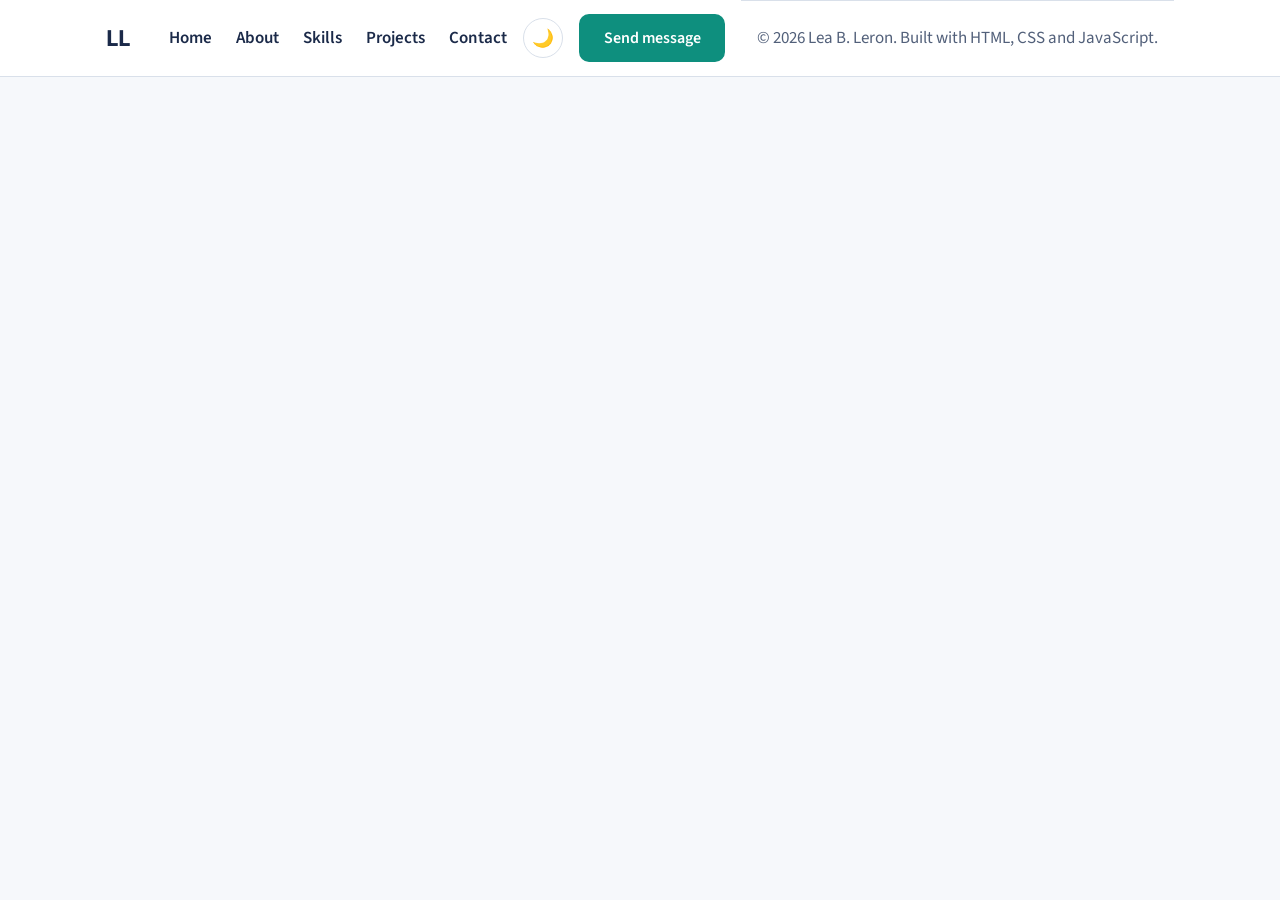
==== index.html @ 959695c6 "Update index.html" ====
<!DOCTYPE html>
<html lang="en">
<head>
  <meta charset="UTF-8">
  <meta name="viewport" content="width=device-width, initial-scale=1">
  <title>Your Name | Portfolio</title>
  <meta name="description" content="Personal portfolio of Your Name, IT student.">

  <link rel="preconnect" href="https://fonts.googleapis.com">
  <link rel="preconnect" href="https://fonts.gstatic.com" crossorigin>
  <link href="https://fonts.googleapis.com/css2?family=Bricolage+Grotesque:wght@600;700&family=Source+Sans+3:wght@400;600&display=swap" rel="stylesheet">
  <link rel="stylesheet" href="style.css">
</head>
<body>

  <!-- NAVIGATION -->
  <header class="site-header">
    <nav class="navbar" aria-label="Main navigation">
      <a href="#home" class="brand">LL</a>
      <ul class="nav-links">
        <li><a href="#home">Home</a></li>
        <li><a href="#about">About</a></li>
        <li><a href="#skills">Skills</a></li>
        <li><a href="#projects">Projects</a></li>
        <li><a href="#contact">Contact</a></li>
      </ul>
      <button id="theme-toggle" class="theme-toggle" type="button" aria-label="Switch to dark theme>🌙</button>
    </nav>
  </header>

  <main>
    <!-- HOME -->
    <section id="home" class="section hero">
      <div class="hero-text">
        <h1>Lea B. Leron</h1>
        <p class="tagline" id="tagline" data-text="Aspiring web developer who turns ideas into working websites.">Aspiring web developer who turns ideas into working websites.</p>
        <p class="intro">I am a second-year IT student who enjoys building clean, useful web pages</p>
        <div class="cta-group">
          <a href="#projects" class="btn btn-primary">View my projects</a>
          <a href="#contact" class="btn btn-outline">Contact me</a>
        </div>
      </div>
      <img src="mypic.png" alt="Lea B. Leron" class="profile-photo" width="260" height="260" onerror="this.style.display='none'">
    </section>

    <!-- ABOUT -->
    <section id="about" class="section">
      <h2>About</h2>
      <div class="about-grid">
        <article class="card">
          <h3>Biography</h3>
          <p>Write 3 to 4 sentences about who you are, where you are from (city or country only), and what got you into technology.</p>
        </article>
        <article class="card">
          <h3>Education</h3>
          <p>Your School Name<br>BS Information Technology<br>Expected graduation: 2028</p>
        </article>
        <article class="card">
          <h3>Career goals</h3>
          <p>Become a full-stack developer who builds software that helps people in everyday life.</p>
        </article>
        <article class="card">
          <h3>Interests</h3>
          <p>Web design, Programming and learning new programming languages.</p>
        </article>
      </div>
    </section>

    <!-- SKILLS -->
    <section id="skills" class="section">
      <h2>Skills</h2>
      <div class="skills-grid">
        <article class="card">
          <h3>Programming languages</h3>
          <ul class="tag-list">
            <li>HTML</li><li>CSS</li><li>JavaScript</li>
          </ul>
        </article>
        <article class="card">
          <h3>Tools and technologies</h3>
          <ul class="tag-list">
            <li>Git</li><li>GitHub</li><li>VS Code</li><li>REST APIs</li><li>JSON</li>
          </ul>
        </article>
        <article class="card">
          <h3>Soft skills</h3>
          <ul class="tag-list">
            <li>Teamwork</li><li>Communication</li><li>Time management</li><li>Problem solving</li>
          </ul>
        </article>
      </div>
    </section>

    <!-- PROJECTS -->
    <section id="projects" class="section">
      <h2>Projects</h2>
      <div id="project-grid" class="project-grid" aria-live="polite">
        <p class="status-message">Loading projects…</p>
      </div>

      <h3 class="subheading">Latest GitHub repositories</h3>
      <ul id="repo-list" class="repo-list" aria-live="polite">
        <li class="status-message">Loading repositories…</li>
      </ul>
    </section>

    <!-- CONTACT -->
    <section id="contact" class="section">
      <h2>Contact</h2>
      <div class="contact-layout">
        <div class="contact-info card">
          <h3>Let's connect</h3>
          <ul class="contact-links">
            <li>Email: <a href="mailto:you@example.com">you@example.com</a></li>
            <li>GitHub: <a href="https://github.com/yourusername" target="_blank" rel="noopener">github.com/yourusername</a></li>
            <li>LinkedIn: <a href="https://www.linkedin.com/in/yourprofile" target="_blank" rel="noopener">linkedin.com/in/yourprofile</a></li>
          </ul>
        </div>

        <form id="contact-form" class="contact-form card" novalidate>
          <div class="field">
            <label for="name">Name</label>
            <input type="text" id="name" name="name" autocomplete="name">
            <span class="error" id="name-error"></span>
          </div>
          <div class="field">
            <label for="email">Email</label>
            <input type="email" id="email" name="email" autocomplete="email">
            <span class="error" id="email-error"></span>
          </div>
          <div class="field">
            <label for="message">Message</label>
            <textarea id="message" name="message" rows="5"></textarea>
            <span class="error" id="message-error"></span>
          </div>
          <button type="submit" class="btn btn-primary">Send message</button>
          <p id="form-success" class="form-success" role="status" hidden>Thank you! Your message has been received.</p>
        </form>
      </div>
    </section>
  </main>

  <footer class="site-footer">
    <p>&copy; 2026 Lea B. Leron. Built with HTML, CSS and JavaScript.</p>
  </footer>

  <script src="script.js"></script>
</body>
</html>
---- style.css ----
/* ===== THEME: 3 core colors defined once ===== */
:root {
  --color-text: #1b2a49;      /* 1. ink navy */
  --color-bg: #f6f8fb;        /* 2. soft paper */
  --color-accent: #0e8f7e;    /* 3. teal */

  --color-surface: #ffffff;
  --color-border: #d9e0ea;
  --color-muted: #52607a;
  --color-on-accent: #ffffff;

  --font-heading: "Bricolage Grotesque", "Segoe UI", Arial, sans-serif;
  --font-body: "Source Sans 3", "Segoe UI", Arial, sans-serif;

  --space-1: 0.5rem;
  --space-2: 1rem;
  --space-3: 1.5rem;
  --space-4: 3rem;
  --radius: 10px;
  --nav-height: 64px;
}

:root[data-theme="dark"] {
  --color-text: #e8edf5;
  --color-bg: #0f1626;
  --color-accent: #3cc8b4;
  --color-surface: #18223a;
  --color-border: #2a3756;
  --color-muted: #a3b0c8;
  --color-on-accent: #0f1626;
}

/* ===== BASE ===== */
*, *::before, *::after { box-sizing: border-box; }

html {
  scroll-behavior: smooth;
  scroll-padding-top: var(--nav-height);
}

body {
  margin: 0;
  font-family: var(--font-body);
  font-size: 1.0625rem;
  line-height: 1.6;
  color: var(--color-text);
  background: var(--color-bg);
}

h1, h2, h3 {
  font-family: var(--font-heading);
  line-height: 1.2;
  margin: 0 0 var(--space-2);
}
h1 { font-size: clamp(2.2rem, 6vw, 3.5rem); }
h2 { font-size: clamp(1.7rem, 4vw, 2.2rem); margin-bottom: var(--space-3); }
h3 { font-size: 1.2rem; }

p { margin: 0 0 var(--space-2); max-width: 65ch; }
a { color: var(--color-accent); }
img { max-width: 100%; height: auto; }

:focus-visible {
  outline: 3px solid var(--color-accent);
  outline-offset: 3px;
}

/* ===== NAVIGATION (Flexbox, sticky) ===== */
.site-header {
  position: sticky;
  top: 0;
  z-index: 100;
  background: var(--color-surface);
  border-bottom: 1px solid var(--color-border);
}

.navbar {
  display: flex;
  align-items: center;
  justify-content: space-between;
  gap: var(--space-2);
  max-width: 1100px;
  min-height: var(--nav-height);
  margin: 0 auto;
  padding: 0 var(--space-2);
}

.brand {
  font-family: var(--font-heading);
  font-weight: 700;
  font-size: 1.5rem;
  color: var(--color-text);
  text-decoration: none;
}

.nav-links {
  display: flex;
  gap: var(--space-3);
  margin: 0 0 0 auto;
  padding: 0;
  list-style: none;
}

.nav-links a {
  color: var(--color-text);
  text-decoration: none;
  font-weight: 600;
  padding: 0.35rem 0;
  border-bottom: 3px solid transparent;
  transition: color 0.2s, border-color 0.2s;
}
.nav-links a:hover {
  color: var(--color-accent);
  border-bottom-color: var(--color-accent);
}

.theme-toggle {
  border: 1px solid var(--color-border);
  background: transparent;
  border-radius: 50%;
  width: 40px;
  height: 40px;
  font-size: 1.1rem;
  cursor: pointer;
}
.theme-toggle:hover { border-color: var(--color-accent); }

/* ===== SECTIONS ===== */
.section {
  max-width: 1100px;
  margin: 0 auto;
  padding: var(--space-4) var(--space-2);
}

/* ===== HOME (Flexbox) ===== */
.hero {
  display: flex;
  align-items: center;
  justify-content: space-between;
  gap: var(--space-4);
  min-height: calc(100vh - var(--nav-height));
}

.tagline {
  font-family: var(--font-heading);
  font-size: 1.35rem;
  color: var(--color-accent);
  min-height: 2.8em;
}

.profile-photo {
  width: 260px;
  height: 260px;
  object-fit: cover;
  border-radius: 50%;
  border: 6px solid var(--color-accent);
}

.cta-group {
  display: flex;
  flex-wrap: wrap;
  gap: var(--space-2);
  margin-top: var(--space-3);
}

.btn {
  display: inline-block;
  padding: 0.7rem 1.4rem;
  border-radius: var(--radius);
  border: 2px solid var(--color-accent);
  font: 600 1rem var(--font-body);
  text-decoration: none;
  cursor: pointer;
  transition: background 0.2s, color 0.2s;
}
.btn-primary { background: var(--color-accent); color: var(--color-on-accent); }
.btn-primary:hover { background: transparent; color: var(--color-accent); }
.btn-outline { background: transparent; color: var(--color-accent); }
.btn-outline:hover { background: var(--color-accent); color: var(--color-on-accent); }

/* ===== CARDS ===== */
.card {
  background: var(--color-surface);
  border: 1px solid var(--color-border);
  border-radius: var(--radius);
  padding: var(--space-3);
}

/* ===== GRIDS: 1 column (phone) by default ===== */
.about-grid,
.skills-grid,
.project-grid {
  display: grid;
  grid-template-columns: 1fr;
  gap: var(--space-3);
}

.tag-list {
  display: flex;
  flex-wrap: wrap;
  gap: var(--space-1);
  margin: 0;
  padding: 0;
  list-style: none;
}
.tag-list li {
  padding: 0.2rem 0.8rem;
  border: 1px solid var(--color-accent);
  border-radius: 999px;
  font-size: 0.95rem;
}

/* ===== PROJECTS ===== */
.project-card { display: flex; flex-direction: column; gap: var(--space-1); }
.project-card img {
  width: 100%;
  aspect-ratio: 16 / 9;
  object-fit: cover;
  border-radius: var(--radius);
  border: 1px solid var(--color-border);
}
.project-card h3 { margin-bottom: 0; }
.project-card .role { color: var(--color-muted); font-size: 0.95rem; margin: 0; }
.project-card .tag-list { margin-bottom: var(--space-1); }
.project-card .project-link { margin-top: auto; font-weight: 600; }

.subheading { margin-top: var(--space-4); }

.repo-list {
  display: grid;
  gap: var(--space-1);
  margin: 0;
  padding: 0;
  list-style: none;
}
.repo-list li {
  display: flex;
  justify-content: space-between;
  gap: var(--space-2);
  padding: 0.8rem var(--space-2);
  background: var(--color-surface);
  border: 1px solid var(--color-border);
  border-left: 4px solid var(--color-accent);
  border-radius: var(--radius);
}
.repo-language { color: var(--color-muted); font-size: 0.95rem; }

.status-message { color: var(--color-muted); font-style: italic; }
.status-message.error-text { color: #c0392b; font-style: normal; }

/* ===== CONTACT ===== */
.contact-layout {
  display: grid;
  grid-template-columns: 1fr;
  gap: var(--space-3);
}
.contact-links { margin: 0; padding: 0; list-style: none; }
.contact-links li { margin-bottom: var(--space-1); overflow-wrap: anywhere; }

.field { margin-bottom: var(--space-2); }
.field label { display: block; font-weight: 600; margin-bottom: 0.3rem; }
.field input,
.field textarea {
  width: 100%;
  padding: 0.7rem;
  font: inherit;
  color: var(--color-text);
  background: var(--color-bg);
  border: 1px solid var(--color-border);
  border-radius: var(--radius);
}
.field input:focus,
.field textarea:focus { border-color: var(--color-accent); }
.field.invalid input,
.field.invalid textarea { border-color: #c0392b; }
.error { display: block; min-height: 1.2em; font-size: 0.9rem; color: #c0392b; }
.form-success { margin: var(--space-2) 0 0; font-weight: 600; color: var(--color-accent); }

/* ===== FOOTER ===== */
.site-footer {
  text-align: center;
  padding: var(--space-3) var(--space-2);
  border-top: 1px solid var(--color-border);
  color: var(--color-muted);
}
.site-footer p { margin: 0 auto; }

/* ===== RESPONSIVE (media queries) ===== */

/* Tablet and up: 2 columns */
@media (min-width: 600px) {
  .about-grid,
  .project-grid { grid-template-columns: repeat(2, 1fr); }
}

/* Laptop and up: 3 columns */
@media (min-width: 1024px) {
  .project-grid,
  .skills-grid { grid-template-columns: repeat(3, 1fr); }
  .contact-layout { grid-template-columns: 1fr 1.4fr; }
}

/* Phone: stack the hero, tighten the navigation */
@media (max-width: 599px) {
  .hero {
    flex-direction: column-reverse;
    text-align: center;
    justify-content: center;
    min-height: auto;
  }
  .cta-group { justify-content: center; }
  .profile-photo { width: 180px; height: 180px; }
  .navbar { flex-wrap: wrap; padding: var(--space-1) var(--space-2); }
  .nav-links { order: 3; width: 100%; justify-content: space-between; gap: var(--space-1); }
  .nav-links a { font-size: 0.9rem; }
  .theme-toggle { margin-left: auto; }
  .brand { order: 1; }
  .theme-toggle { order: 2; }
  .repo-list li { flex-direction: column; gap: 0; }
  html { scroll-padding-top: 110px; }
}

@media (prefers-reduced-motion: reduce) {
  html { scroll-behavior: auto; }
  * { transition: none !important; }
}
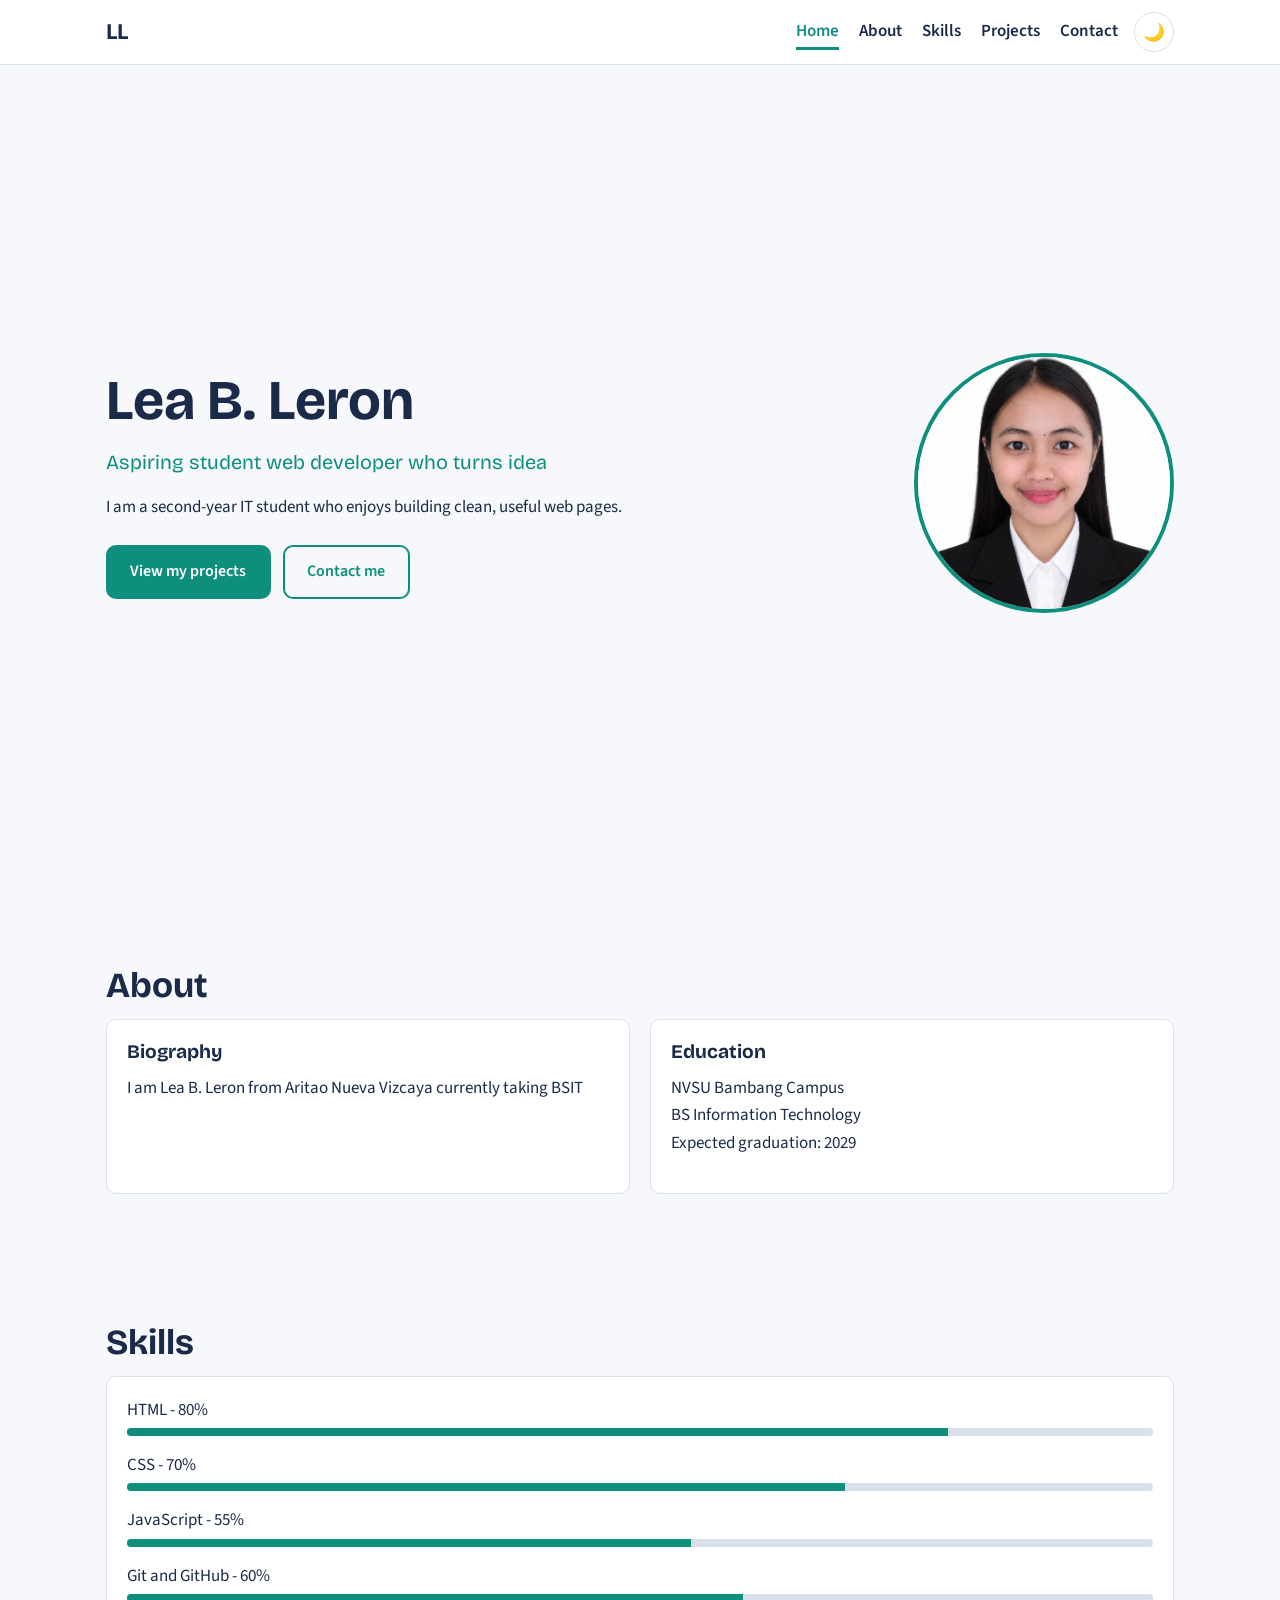
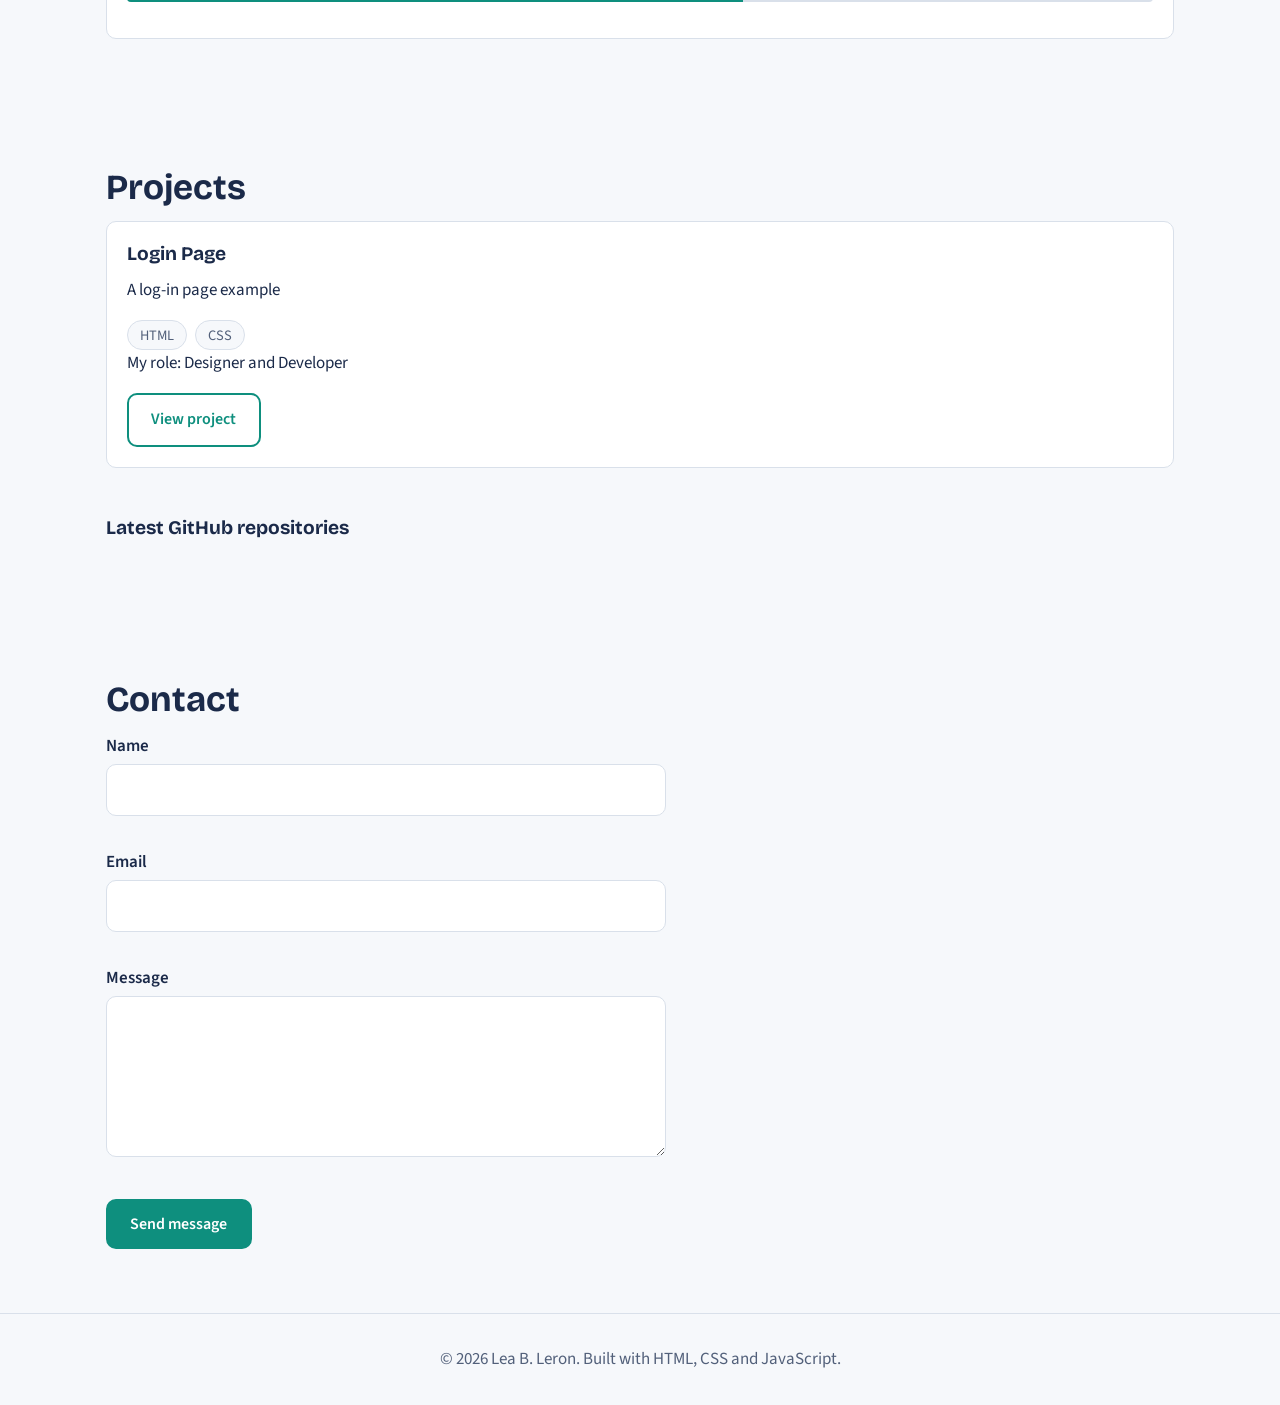
==== commit 6a7f5c2c: "Update portfolio" ====
--- a/index.html
+++ b/index.html
@@ -1,149 +1,101 @@
 <!DOCTYPE html>
 <html lang="en">
 <head>
-  <meta charset="UTF-8">
-  <meta name="viewport" content="width=device-width, initial-scale=1">
-  <title>Your Name | Portfolio</title>
-  <meta name="description" content="Personal portfolio of Your Name, IT student.">
-
-  <link rel="preconnect" href="https://fonts.googleapis.com">
-  <link rel="preconnect" href="https://fonts.gstatic.com" crossorigin>
-  <link href="https://fonts.googleapis.com/css2?family=Bricolage+Grotesque:wght@600;700&family=Source+Sans+3:wght@400;600&display=swap" rel="stylesheet">
-  <link rel="stylesheet" href="style.css">
+<meta charset="UTF-8">
+<meta name="viewport" content="width=device-width, initial-scale=1">
+<title>Lea B. Leron | Portfolio</title>
+<meta name="description" content="Personal portfolio of Lea B. Leron, IT student.">
+<link rel="preconnect" href="https://fonts.googleapis.com">
+<link rel="preconnect" href="https://fonts.gstatic.com" crossorigin>
+<link href="https://fonts.googleapis.com/css2?family=Bricolage+Grotesque:wght@600;700&family=Source+Sans+3:wght@400;600&display=swap" rel="stylesheet">
+<link rel="stylesheet" href="style.css">
 </head>
 <body>
 
-  <!-- NAVIGATION -->
-  <header class="site-header">
-    <nav class="navbar" aria-label="Main navigation">
-      <a href="#home" class="brand">LL</a>
-      <ul class="nav-links">
-        <li><a href="#home">Home</a></li>
-        <li><a href="#about">About</a></li>
-        <li><a href="#skills">Skills</a></li>
-        <li><a href="#projects">Projects</a></li>
-        <li><a href="#contact">Contact</a></li>
-      </ul>
-      <button id="theme-toggle" class="theme-toggle" type="button" aria-label="Switch to dark theme>🌙</button>
-    </nav>
-  </header>
+<header class="site-header">
+  <nav class="navbar" aria-label="Main navigation">
+    <a href="#home" class="brand">LL</a>
+    <ul class="nav-links">
+      <li><a href="#home">Home</a></li>
+      <li><a href="#about">About</a></li>
+      <li><a href="#skills">Skills</a></li>
+      <li><a href="#projects">Projects</a></li>
+      <li><a href="#contact">Contact</a></li>
+    </ul>
+    <button id="theme-toggle" class="theme-toggle" type="button" aria-label="Switch to dark theme">🌙</button>
+  </nav>
+</header>
 
-  <main>
-    <!-- HOME -->
-    <section id="home" class="section hero">
-      <div class="hero-text">
-        <h1>Lea B. Leron</h1>
-        <p class="tagline" id="tagline" data-text="Aspiring web developer who turns ideas into working websites.">Aspiring web developer who turns ideas into working websites.</p>
-        <p class="intro">I am a second-year IT student who enjoys building clean, useful web pages</p>
-        <div class="cta-group">
-          <a href="#projects" class="btn btn-primary">View my projects</a>
-          <a href="#contact" class="btn btn-outline">Contact me</a>
-        </div>
+<main>
+  <section id="home" class="section hero">
+    <div class="hero-text">
+      <h1>Lea B. Leron</h1>
+      <p class="tagline" id="tagline" data-text="Aspiring student web developer who turns ideas into working websites."></p>
+      <p class="intro">I am a second-year IT student who enjoys building clean, useful web pages.</p>
+      <div class="cta-group">
+        <a href="#projects" class="btn btn-primary">View my projects</a>
+        <a href="#contact" class="btn btn-outline">Contact me</a>
       </div>
-      <img src="mypic.png" alt="Lea B. Leron" class="profile-photo" width="260" height="260" onerror="this.style.display='none'">
-    </section>
+    </div>
+    <img src="profile/mypic.png" alt="Lea B. Leron" class="profile-photo" width="260" height="260" onerror="this.style.display='none'">
+  </section>
 
-    <!-- ABOUT -->
-    <section id="about" class="section">
-      <h2>About</h2>
-      <div class="about-grid">
-        <article class="card">
-          <h3>Biography</h3>
-          <p>Write 3 to 4 sentences about who you are, where you are from (city or country only), and what got you into technology.</p>
-        </article>
-        <article class="card">
-          <h3>Education</h3>
-          <p>Your School Name<br>BS Information Technology<br>Expected graduation: 2028</p>
-        </article>
-        <article class="card">
-          <h3>Career goals</h3>
-          <p>Become a full-stack developer who builds software that helps people in everyday life.</p>
-        </article>
-        <article class="card">
-          <h3>Interests</h3>
-          <p>Web design, Programming and learning new programming languages.</p>
-        </article>
+  <section id="about" class="section">
+    <h2>About</h2>
+    <div class="grid">
+      <article class="card">
+        <h3>Biography</h3>
+        <p>I am Lea B. Leron from Aritao Nueva Vizcaya currently taking BSIT</p>
+      </article>
+      <article class="card">
+        <h3>Education</h3>
+        <p>NVSU Bambang Campus<br>BS Information Technology<br>Expected graduation: 2029</p>
+      </article>
+    </div>
+  </section>
+
+  <section id="skills" class="section">
+    <h2>Skills</h2>
+    <div class="grid" id="skills-grid"></div>
+  </section>
+
+  <section id="projects" class="section">
+    <h2>Projects</h2>
+    <div class="grid" id="project-grid"><p class="status-message">Loading projects...</p></div>
+
+    <h3 class="repo-heading">Latest GitHub repositories</h3>
+    <ul id="repo-list" class="repo-list"></ul>
+  </section>
+
+  <section id="contact" class="section">
+    <h2>Contact</h2>
+    <form id="contact-form" novalidate>
+      <div class="field">
+        <label for="name">Name</label>
+        <input type="text" id="name" name="name" autocomplete="name">
+        <span class="error" id="name-error"></span>
       </div>
-    </section>
+      <div class="field">
+        <label for="email">Email</label>
+        <input type="email" id="email" name="email" autocomplete="email">
+        <span class="error" id="email-error"></span>
+      </div>
+      <div class="field">
+        <label for="message">Message</label>
+        <textarea id="message" name="message" rows="5"></textarea>
+        <span class="error" id="message-error"></span>
+      </div>
+      <button type="submit" class="btn btn-primary">Send message</button>
+      <p id="form-success" class="form-success" role="status" hidden>Thank you! Your message is ready to send.</p>
+    </form>
+  </section>
+</main>
 
-    <!-- SKILLS -->
-    <section id="skills" class="section">
-      <h2>Skills</h2>
-      <div class="skills-grid">
-        <article class="card">
-          <h3>Programming languages</h3>
-          <ul class="tag-list">
-            <li>HTML</li><li>CSS</li><li>JavaScript</li>
-          </ul>
-        </article>
-        <article class="card">
-          <h3>Tools and technologies</h3>
-          <ul class="tag-list">
-            <li>Git</li><li>GitHub</li><li>VS Code</li><li>REST APIs</li><li>JSON</li>
-          </ul>
-        </article>
-        <article class="card">
-          <h3>Soft skills</h3>
-          <ul class="tag-list">
-            <li>Teamwork</li><li>Communication</li><li>Time management</li><li>Problem solving</li>
-          </ul>
-        </article>
-      </div>
-    </section>
+<footer class="site-footer">
+  <p>&copy; 2026 Lea B. Leron. Built with HTML, CSS and JavaScript.</p>
+</footer>
 
-    <!-- PROJECTS -->
-    <section id="projects" class="section">
-      <h2>Projects</h2>
-      <div id="project-grid" class="project-grid" aria-live="polite">
-        <p class="status-message">Loading projects…</p>
-      </div>
-
-      <h3 class="subheading">Latest GitHub repositories</h3>
-      <ul id="repo-list" class="repo-list" aria-live="polite">
-        <li class="status-message">Loading repositories…</li>
-      </ul>
-    </section>
-
-    <!-- CONTACT -->
-    <section id="contact" class="section">
-      <h2>Contact</h2>
-      <div class="contact-layout">
-        <div class="contact-info card">
-          <h3>Let's connect</h3>
-          <ul class="contact-links">
-            <li>Email: <a href="mailto:you@example.com">you@example.com</a></li>
-            <li>GitHub: <a href="https://github.com/yourusername" target="_blank" rel="noopener">github.com/yourusername</a></li>
-            <li>LinkedIn: <a href="https://www.linkedin.com/in/yourprofile" target="_blank" rel="noopener">linkedin.com/in/yourprofile</a></li>
-          </ul>
-        </div>
-
-        <form id="contact-form" class="contact-form card" novalidate>
-          <div class="field">
-            <label for="name">Name</label>
-            <input type="text" id="name" name="name" autocomplete="name">
-            <span class="error" id="name-error"></span>
-          </div>
-          <div class="field">
-            <label for="email">Email</label>
-            <input type="email" id="email" name="email" autocomplete="email">
-            <span class="error" id="email-error"></span>
-          </div>
-          <div class="field">
-            <label for="message">Message</label>
-            <textarea id="message" name="message" rows="5"></textarea>
-            <span class="error" id="message-error"></span>
-          </div>
-          <button type="submit" class="btn btn-primary">Send message</button>
-          <p id="form-success" class="form-success" role="status" hidden>Thank you! Your message has been received.</p>
-        </form>
-      </div>
-    </section>
-  </main>
-
-  <footer class="site-footer">
-    <p>&copy; 2026 Lea B. Leron. Built with HTML, CSS and JavaScript.</p>
-  </footer>
-
-  <script src="script.js"></script>
+<button id="back-to-top" class="back-to-top" type="button" aria-label="Back-to-top" hidden>&uarr;</button>
+<script src="script.js"></script>
 </body>
 </html>
--- a/style.css
+++ b/style.css
@@ -1,326 +1,78 @@
-/* ===== THEME: 3 core colors defined once ===== */
-:root {
-  --color-text: #1b2a49;      /* 1. ink navy */
-  --color-bg: #f6f8fb;        /* 2. soft paper */
-  --color-accent: #0e8f7e;    /* 3. teal */
+:root{
+  --text:#1b2a49;--bg:#f6f8fb;--accent:#0e8f7e;--surface:#fff;--border:#d9e0ea;--muted:#52607a;--on-accent:#fff;
+  --head:"Bricolage Grotesque","Segoe UI",Arial,sans-serif;--body:"Source Sans 3","Segoe UI",Arial,sans-serif;
+  --nav:64px;--r:10px
+}
+:root[data-theme="dark"]{
+  --text:#e8edf5;--bg:#0f1626;--accent:#3cc8b4;--surface:#18223a;--border:#2a3756;--muted:#a3b0c8;--on-accent:#0f1626
+}
+*,*::before,*::after{box-sizing:border-box}
+html{scroll-behavior:smooth;scroll-padding-top:var(--nav)}
+body{margin:0;font-family:var(--body);font-size:1.0625rem;line-height:1.6;color:var(--text);background:var(--bg)}
+h1,h2,h3{font-family:var(--head);line-height:1.2;margin:0 0 .75rem}
+h1{font-size:clamp(2.2rem,7vw,3.5rem)}
+h2{font-size:clamp(1.7rem,4vw,2.2rem)}
+h3{font-size:1.2rem}
+p{margin:0 0 1rem;max-width:65ch}
+a{color:var(--accent)}
+img{max-width:100%;height:auto}
+:focus-visible{outline:3px solid var(--accent);outline-offset:3px}
 
-  --color-surface: #ffffff;
-  --color-border: #d9e0ea;
-  --color-muted: #52607a;
-  --color-on-accent: #ffffff;
-
-  --font-heading: "Bricolage Grotesque", "Segoe UI", Arial, sans-serif;
-  --font-body: "Source Sans 3", "Segoe UI", Arial, sans-serif;
-
-  --space-1: 0.5rem;
-  --space-2: 1rem;
-  --space-3: 1.5rem;
-  --space-4: 3rem;
-  --radius: 10px;
-  --nav-height: 64px;
+/* Navigation */
+.site-header{position:sticky;top:0;z-index:100;background:var(--surface);border-bottom:1px solid var(--border)}
+.navbar{display:flex;align-items:center;gap:1rem;max-width:1100px;min-height:var(--nav);margin:0 auto;padding:0 1rem;flex-wrap:wrap}
+.brand{font-family:var(--head);font-weight:700;font-size:1.4rem;text-decoration:none;color:var(--text);margin-right:auto}
+.nav-links{display:flex;gap:1.25rem;list-style:none;margin:0;padding:0;flex-wrap:wrap}
+.nav-links a{color:var(--text);text-decoration:none;font-weight:600;padding:.25rem 0;border-bottom:3px solid transparent}
+.nav-links a:hover,.nav-links a.active{border-bottom-color:var(--accent);color:var(--accent)}
+.theme-toggle{width:40px;height:40px;border-radius:50%;border:1px solid var(--border);background:var(--surface);cursor:pointer;font-size:1.1rem}
+@media(max-width:700px){
+  .navbar{padding-top:.5rem}
+  .nav-links{order:3;width:100%;justify-content:space-between;gap:.5rem;padding-bottom:.5rem;font-size:.95rem}
 }
 
-:root[data-theme="dark"] {
-  --color-text: #e8edf5;
-  --color-bg: #0f1626;
-  --color-accent: #3cc8b4;
-  --color-surface: #18223a;
-  --color-border: #2a3756;
-  --color-muted: #a3b0c8;
-  --color-on-accent: #0f1626;
-}
+/* Sections */
+.section{max-width:1100px;margin:0 auto;padding:4rem 1rem}
+.hero{display:flex;align-items:center;justify-content:space-between;gap:2rem;flex-wrap:wrap;min-height:calc(100vh - var(--nav))}
+.hero-text{flex:1 1 320px}
+.tagline{font-family:var(--head);font-size:1.25rem;color:var(--accent);min-height:1.6em}
+.profile-photo{width:260px;height:260px;object-fit:cover;border-radius:50%;border:4px solid var(--accent)}
+.cta-group{display:flex;gap:.75rem;flex-wrap:wrap;margin-top:1.5rem}
 
-/* ===== BASE ===== */
-*, *::before, *::after { box-sizing: border-box; }
+/* Buttons */
+.btn{display:inline-block;padding:.75rem 1.4rem;border-radius:var(--r);font-weight:600;font-family:inherit;font-size:1rem;text-decoration:none;cursor:pointer;border:2px solid var(--accent)}
+.btn-primary{background:var(--accent);color:var(--on-accent)}
+.btn-outline{background:transparent;color:var(--accent)}
+.btn:hover{opacity:.88}
 
-html {
-  scroll-behavior: smooth;
-  scroll-padding-top: var(--nav-height);
-}
+/* Cards */
+.grid{display:grid;grid-template-columns:repeat(auto-fit,minmax(260px,1fr));gap:1.25rem}
+.card{background:var(--surface);border:1px solid var(--border);border-radius:var(--r);padding:1.25rem}
+.card img{border-radius:6px;margin-bottom:.75rem;width:100%;max-height:200px;object-fit:cover}
+.tag-list{display:flex;flex-wrap:wrap;gap:.5rem;list-style:none;margin:0;padding:0}
+.tag-list li{background:var(--bg);border:1px solid var(--border);border-radius:999px;padding:.15rem .75rem;font-size:.9rem;color:var(--muted)}
+.skill-bar{height:8px;background:var(--border);border-radius:99px;overflow:hidden;margin:.25rem 0 1rem}
+.skill-bar span{display:block;height:100%;background:var(--accent)}
+.status-message{color:var(--muted)}
+.error-text{color:#c0392b}
 
-body {
-  margin: 0;
-  font-family: var(--font-body);
-  font-size: 1.0625rem;
-  line-height: 1.6;
-  color: var(--color-text);
-  background: var(--color-bg);
-}
+/* Form */
+form{max-width:560px}
+.field{margin-bottom:1rem}
+label{display:block;font-weight:600;margin-bottom:.25rem}
+input,textarea{width:100%;padding:.7rem;font:inherit;color:var(--text);background:var(--surface);border:1px solid var(--border);border-radius:var(--r)}
+.error{display:block;color:#c0392b;font-size:.9rem;min-height:1.2em}
+:root[data-theme="dark"] .error,:root[data-theme="dark"] .error-text{color:#ff8b7a}
+.form-success{color:var(--accent);font-weight:600}
 
-h1, h2, h3 {
-  font-family: var(--font-heading);
-  line-height: 1.2;
-  margin: 0 0 var(--space-2);
-}
-h1 { font-size: clamp(2.2rem, 6vw, 3.5rem); }
-h2 { font-size: clamp(1.7rem, 4vw, 2.2rem); margin-bottom: var(--space-3); }
-h3 { font-size: 1.2rem; }
+/* Footer */
+.site-footer{border-top:1px solid var(--border);text-align:center;padding:2rem 1rem;color:var(--muted)}
+.site-footer p{margin:0 auto}
+@media(prefers-reduced-motion:reduce){html{scroll-behavior:auto}}
 
-p { margin: 0 0 var(--space-2); max-width: 65ch; }
-a { color: var(--color-accent); }
-img { max-width: 100%; height: auto; }
-
-:focus-visible {
-  outline: 3px solid var(--color-accent);
-  outline-offset: 3px;
-}
-
-/* ===== NAVIGATION (Flexbox, sticky) ===== */
-.site-header {
-  position: sticky;
-  top: 0;
-  z-index: 100;
-  background: var(--color-surface);
-  border-bottom: 1px solid var(--color-border);
-}
-
-.navbar {
-  display: flex;
-  align-items: center;
-  justify-content: space-between;
-  gap: var(--space-2);
-  max-width: 1100px;
-  min-height: var(--nav-height);
-  margin: 0 auto;
-  padding: 0 var(--space-2);
-}
-
-.brand {
-  font-family: var(--font-heading);
-  font-weight: 700;
-  font-size: 1.5rem;
-  color: var(--color-text);
-  text-decoration: none;
-}
-
-.nav-links {
-  display: flex;
-  gap: var(--space-3);
-  margin: 0 0 0 auto;
-  padding: 0;
-  list-style: none;
-}
-
-.nav-links a {
-  color: var(--color-text);
-  text-decoration: none;
-  font-weight: 600;
-  padding: 0.35rem 0;
-  border-bottom: 3px solid transparent;
-  transition: color 0.2s, border-color 0.2s;
-}
-.nav-links a:hover {
-  color: var(--color-accent);
-  border-bottom-color: var(--color-accent);
-}
-
-.theme-toggle {
-  border: 1px solid var(--color-border);
-  background: transparent;
-  border-radius: 50%;
-  width: 40px;
-  height: 40px;
-  font-size: 1.1rem;
-  cursor: pointer;
-}
-.theme-toggle:hover { border-color: var(--color-accent); }
-
-/* ===== SECTIONS ===== */
-.section {
-  max-width: 1100px;
-  margin: 0 auto;
-  padding: var(--space-4) var(--space-2);
-}
-
-/* ===== HOME (Flexbox) ===== */
-.hero {
-  display: flex;
-  align-items: center;
-  justify-content: space-between;
-  gap: var(--space-4);
-  min-height: calc(100vh - var(--nav-height));
-}
-
-.tagline {
-  font-family: var(--font-heading);
-  font-size: 1.35rem;
-  color: var(--color-accent);
-  min-height: 2.8em;
-}
-
-.profile-photo {
-  width: 260px;
-  height: 260px;
-  object-fit: cover;
-  border-radius: 50%;
-  border: 6px solid var(--color-accent);
-}
-
-.cta-group {
-  display: flex;
-  flex-wrap: wrap;
-  gap: var(--space-2);
-  margin-top: var(--space-3);
-}
-
-.btn {
-  display: inline-block;
-  padding: 0.7rem 1.4rem;
-  border-radius: var(--radius);
-  border: 2px solid var(--color-accent);
-  font: 600 1rem var(--font-body);
-  text-decoration: none;
-  cursor: pointer;
-  transition: background 0.2s, color 0.2s;
-}
-.btn-primary { background: var(--color-accent); color: var(--color-on-accent); }
-.btn-primary:hover { background: transparent; color: var(--color-accent); }
-.btn-outline { background: transparent; color: var(--color-accent); }
-.btn-outline:hover { background: var(--color-accent); color: var(--color-on-accent); }
-
-/* ===== CARDS ===== */
-.card {
-  background: var(--color-surface);
-  border: 1px solid var(--color-border);
-  border-radius: var(--radius);
-  padding: var(--space-3);
-}
-
-/* ===== GRIDS: 1 column (phone) by default ===== */
-.about-grid,
-.skills-grid,
-.project-grid {
-  display: grid;
-  grid-template-columns: 1fr;
-  gap: var(--space-3);
-}
-
-.tag-list {
-  display: flex;
-  flex-wrap: wrap;
-  gap: var(--space-1);
-  margin: 0;
-  padding: 0;
-  list-style: none;
-}
-.tag-list li {
-  padding: 0.2rem 0.8rem;
-  border: 1px solid var(--color-accent);
-  border-radius: 999px;
-  font-size: 0.95rem;
-}
-
-/* ===== PROJECTS ===== */
-.project-card { display: flex; flex-direction: column; gap: var(--space-1); }
-.project-card img {
-  width: 100%;
-  aspect-ratio: 16 / 9;
-  object-fit: cover;
-  border-radius: var(--radius);
-  border: 1px solid var(--color-border);
-}
-.project-card h3 { margin-bottom: 0; }
-.project-card .role { color: var(--color-muted); font-size: 0.95rem; margin: 0; }
-.project-card .tag-list { margin-bottom: var(--space-1); }
-.project-card .project-link { margin-top: auto; font-weight: 600; }
-
-.subheading { margin-top: var(--space-4); }
-
-.repo-list {
-  display: grid;
-  gap: var(--space-1);
-  margin: 0;
-  padding: 0;
-  list-style: none;
-}
-.repo-list li {
-  display: flex;
-  justify-content: space-between;
-  gap: var(--space-2);
-  padding: 0.8rem var(--space-2);
-  background: var(--color-surface);
-  border: 1px solid var(--color-border);
-  border-left: 4px solid var(--color-accent);
-  border-radius: var(--radius);
-}
-.repo-language { color: var(--color-muted); font-size: 0.95rem; }
-
-.status-message { color: var(--color-muted); font-style: italic; }
-.status-message.error-text { color: #c0392b; font-style: normal; }
-
-/* ===== CONTACT ===== */
-.contact-layout {
-  display: grid;
-  grid-template-columns: 1fr;
-  gap: var(--space-3);
-}
-.contact-links { margin: 0; padding: 0; list-style: none; }
-.contact-links li { margin-bottom: var(--space-1); overflow-wrap: anywhere; }
-
-.field { margin-bottom: var(--space-2); }
-.field label { display: block; font-weight: 600; margin-bottom: 0.3rem; }
-.field input,
-.field textarea {
-  width: 100%;
-  padding: 0.7rem;
-  font: inherit;
-  color: var(--color-text);
-  background: var(--color-bg);
-  border: 1px solid var(--color-border);
-  border-radius: var(--radius);
-}
-.field input:focus,
-.field textarea:focus { border-color: var(--color-accent); }
-.field.invalid input,
-.field.invalid textarea { border-color: #c0392b; }
-.error { display: block; min-height: 1.2em; font-size: 0.9rem; color: #c0392b; }
-.form-success { margin: var(--space-2) 0 0; font-weight: 600; color: var(--color-accent); }
-
-/* ===== FOOTER ===== */
-.site-footer {
-  text-align: center;
-  padding: var(--space-3) var(--space-2);
-  border-top: 1px solid var(--color-border);
-  color: var(--color-muted);
-}
-.site-footer p { margin: 0 auto; }
-
-/* ===== RESPONSIVE (media queries) ===== */
-
-/* Tablet and up: 2 columns */
-@media (min-width: 600px) {
-  .about-grid,
-  .project-grid { grid-template-columns: repeat(2, 1fr); }
-}
-
-/* Laptop and up: 3 columns */
-@media (min-width: 1024px) {
-  .project-grid,
-  .skills-grid { grid-template-columns: repeat(3, 1fr); }
-  .contact-layout { grid-template-columns: 1fr 1.4fr; }
-}
-
-/* Phone: stack the hero, tighten the navigation */
-@media (max-width: 599px) {
-  .hero {
-    flex-direction: column-reverse;
-    text-align: center;
-    justify-content: center;
-    min-height: auto;
-  }
-  .cta-group { justify-content: center; }
-  .profile-photo { width: 180px; height: 180px; }
-  .navbar { flex-wrap: wrap; padding: var(--space-1) var(--space-2); }
-  .nav-links { order: 3; width: 100%; justify-content: space-between; gap: var(--space-1); }
-  .nav-links a { font-size: 0.9rem; }
-  .theme-toggle { margin-left: auto; }
-  .brand { order: 1; }
-  .theme-toggle { order: 2; }
-  .repo-list li { flex-direction: column; gap: 0; }
-  html { scroll-padding-top: 110px; }
-}
-
-@media (prefers-reduced-motion: reduce) {
-  html { scroll-behavior: auto; }
-  * { transition: none !important; }
-}
+/* GitHub repos */
+.repo-heading{margin-top:3rem}
+.repo-list{list-style:none;margin:0;padding:0;display:grid;gap:.75rem}
+.repo-list li{display:flex;justify-content:space-between;align-items:center;gap:1rem;background:var(--border);border-left:6px solid var(--accent);border-radius:var(--r);padding:1rem 1.25}
+.repo-list a{color:var(--text);font-weight:600}
+.repo-list span{color:var(--muted)}
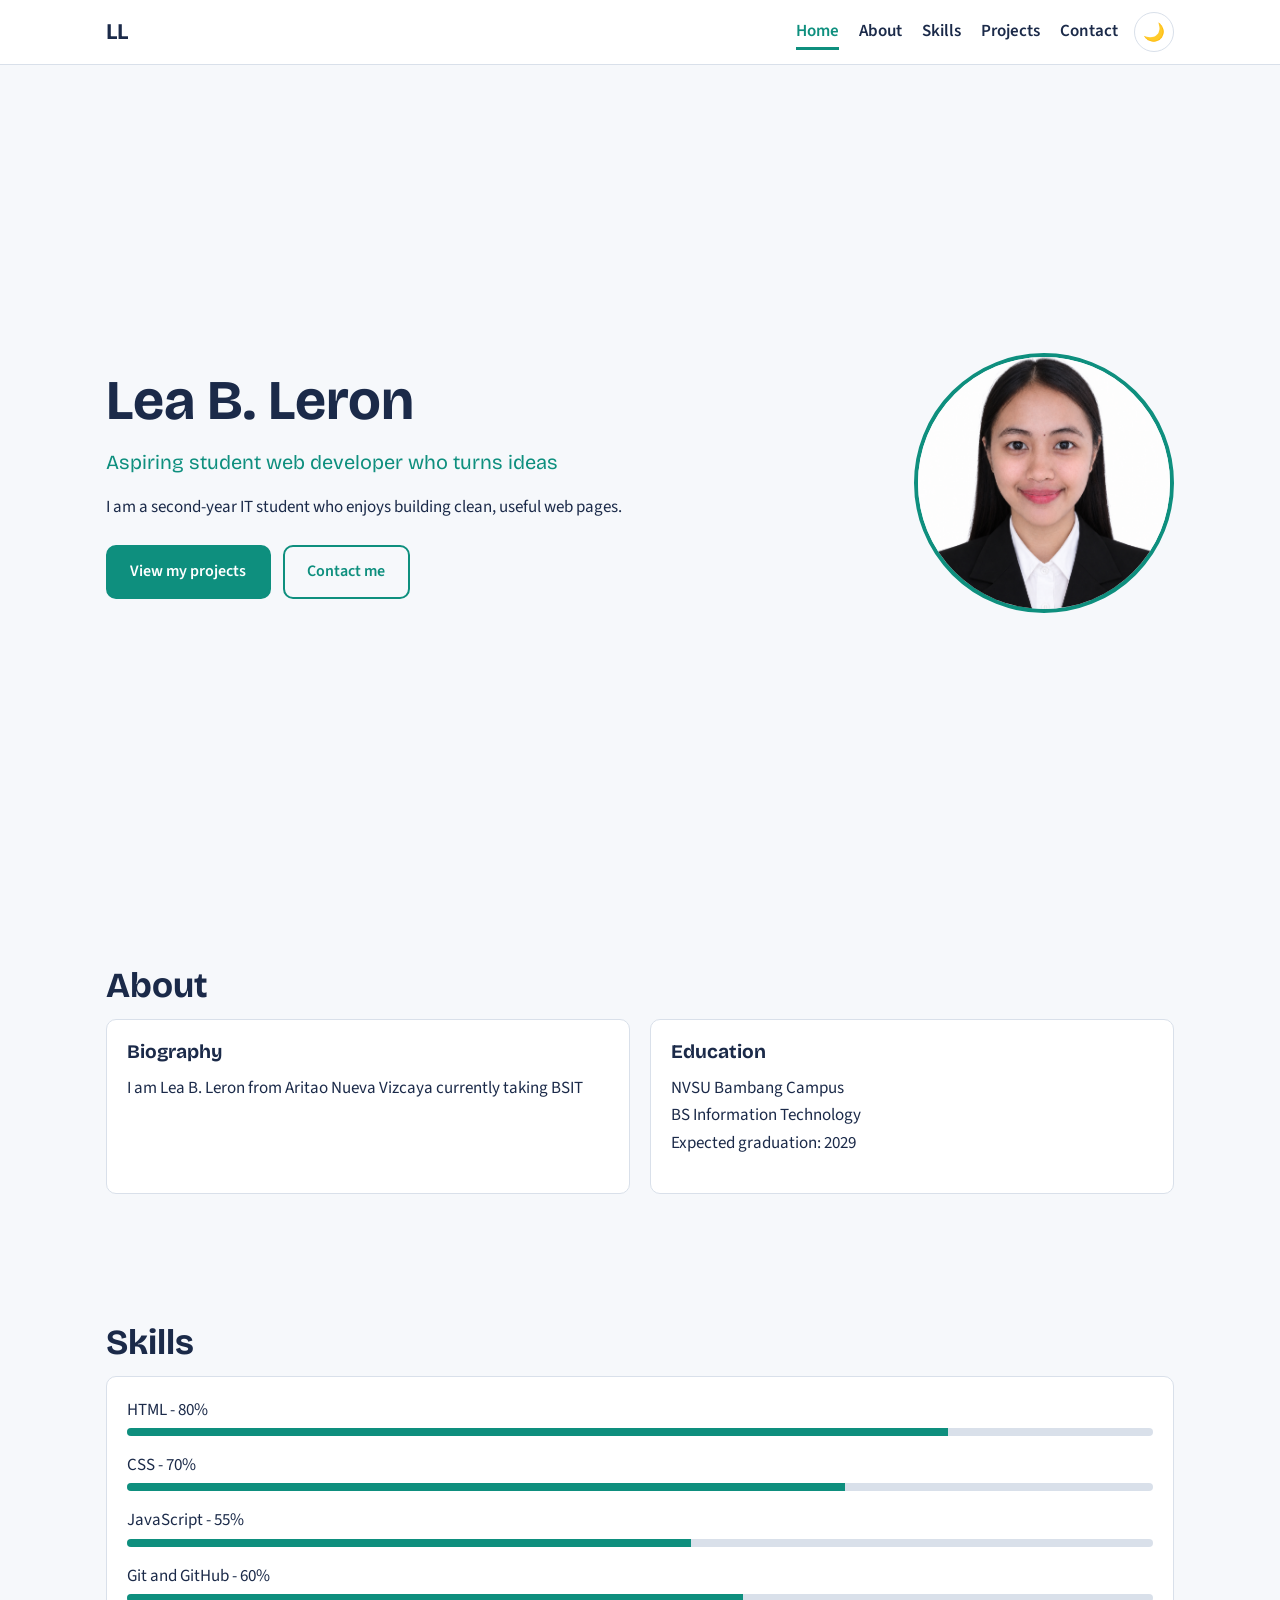
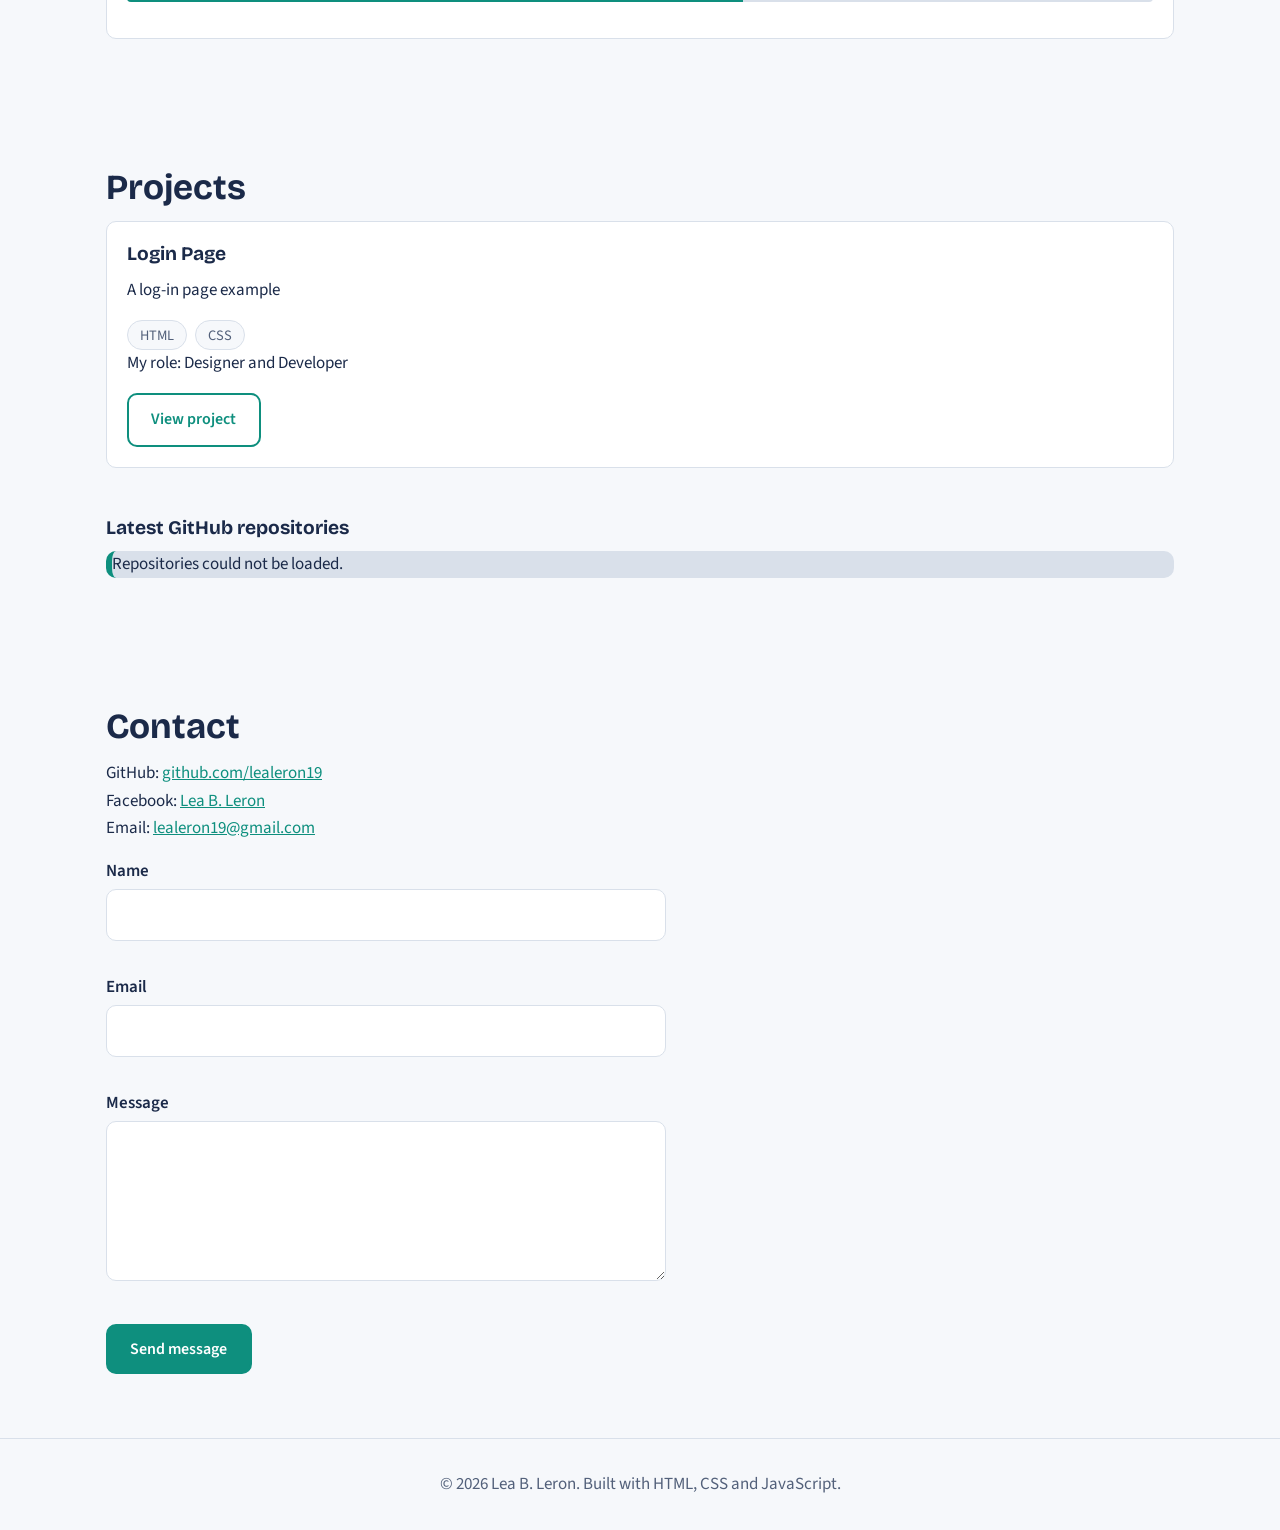
==== commit 26579776: "Add repos and contact links" ====
--- a/index.html
+++ b/index.html
@@ -69,6 +69,11 @@
 
   <section id="contact" class="section">
     <h2>Contact</h2>
+    <p>
+  GitHub: <a href="https://github.com/lealeron19" target="_blank" rel="noopener">github.com/lealeron19</a><br>
+  Facebook: <a href="https://www.facebook.com/lea.leron.35" target="_blank" rel="noopener">Lea B. Leron</a><br> 
+  Email: <a href="mailto:lealeron19@gmail.com">lealeron19@gmail.com</a>
+    </p>
     <form id="contact-form" novalidate>
       <div class="field">
         <label for="name">Name</label>
